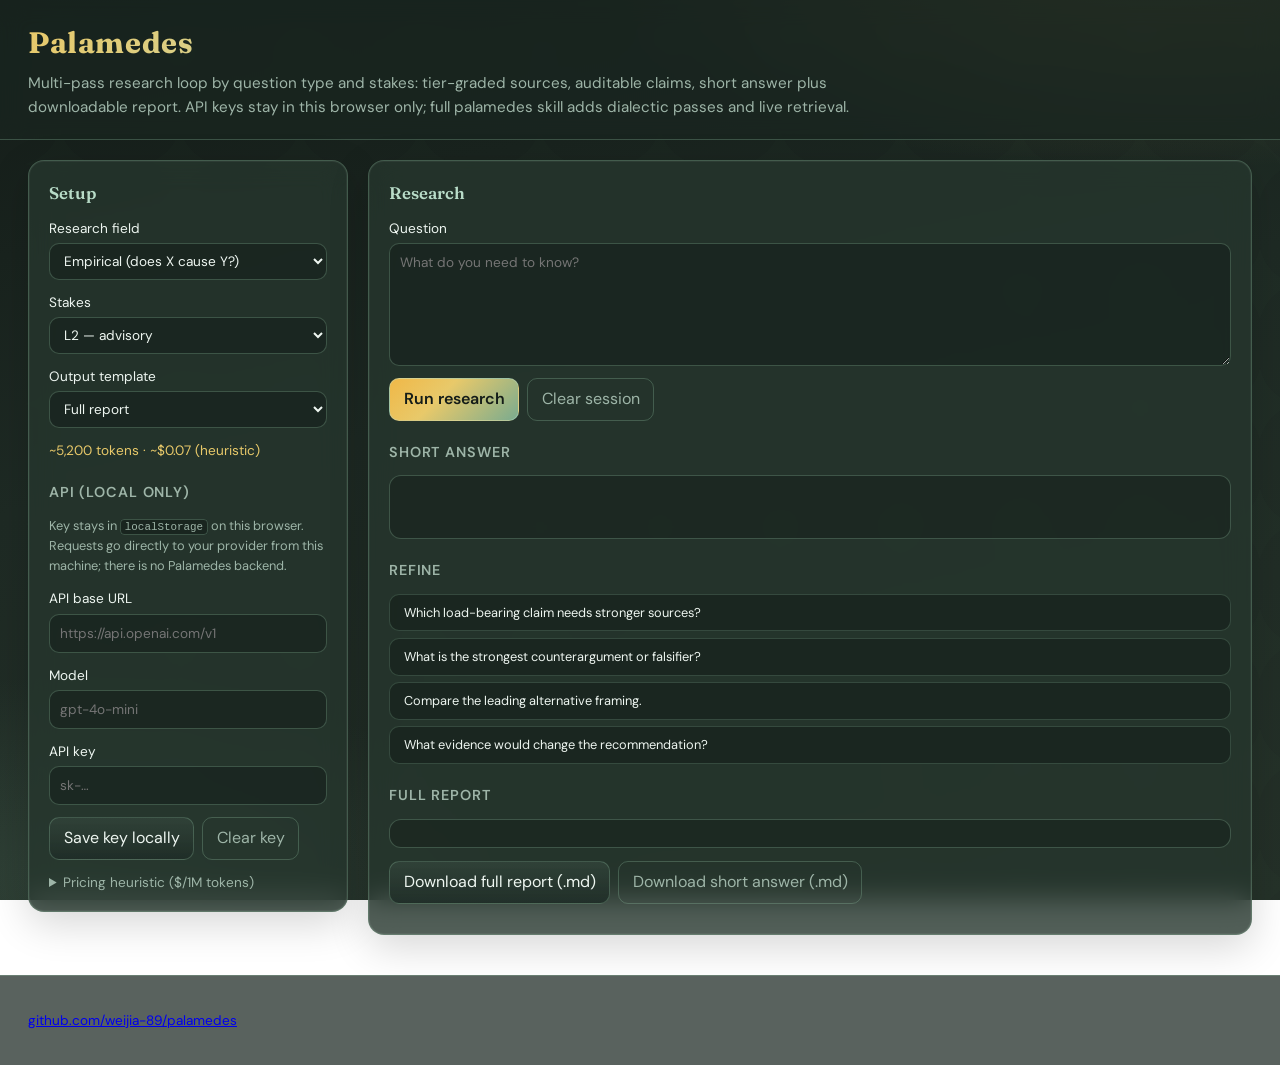
==== index.html @ 507a584c "fix(pages): serve research UI at site root Legacy branch Jekyll was still rendering README at / whil" ====
<!DOCTYPE html>
<html lang="en">
  <head>
    <meta charset="utf-8" />
    <meta name="viewport" content="width=device-width, initial-scale=1" />
    <base href="ui/" />
    <title>Palamedes — research UI</title>
    <link rel="stylesheet" href="./css/app.css" />
  </head>
  <body>
    <header>
      <h1>Palamedes</h1>
      <p class="tagline">Multi-pass research loop by question type and stakes: tier-graded sources, auditable claims, short answer plus downloadable report. API keys stay in this browser only; full palamedes skill adds dialectic passes and live retrieval.</p>
    </header>

    <main class="layout">
      <section class="panel" aria-labelledby="setup-heading">
        <h2 id="setup-heading">Setup</h2>
        <label class="field">
          <span>Research field</span>
          <select id="question-type"></select>
        </label>
        <label class="field">
          <span>Stakes</span>
          <select id="stakes"></select>
        </label>
        <label class="field">
          <span>Output template</span>
          <select id="template"></select>
        </label>
        <p id="estimate" class="estimate" aria-live="polite"></p>

        <h3>API (local only)</h3>
        <p class="hint">Key stays in <code>localStorage</code> on this browser. Requests go directly to your provider from this machine; there is no Palamedes backend.</p>
        <label class="field">
          <span>API base URL</span>
          <input id="api-base" type="url" placeholder="https://api.openai.com/v1" autocomplete="off" />
        </label>
        <label class="field">
          <span>Model</span>
          <input id="model" type="text" placeholder="gpt-4o-mini" autocomplete="off" />
        </label>
        <label class="field">
          <span>API key</span>
          <input id="api-key" type="password" autocomplete="off" placeholder="sk-…" />
        </label>
        <div class="row">
          <button type="button" id="save-key">Save key locally</button>
          <button type="button" id="clear-key" class="ghost">Clear key</button>
        </div>
        <details>
          <summary>Pricing heuristic ($/1M tokens)</summary>
          <label class="field inline">
            <span>Input</span>
            <input id="price-in" type="number" step="0.1" min="0" />
          </label>
          <label class="field inline">
            <span>Output</span>
            <input id="price-out" type="number" step="0.1" min="0" />
          </label>
        </details>
      </section>

      <section class="panel grow" aria-labelledby="research-heading">
        <h2 id="research-heading">Research</h2>
        <label class="field">
          <span>Question</span>
          <textarea id="question" rows="5" placeholder="What do you need to know?"></textarea>
        </label>
        <div class="row">
          <button type="button" id="run" class="primary">Run research</button>
          <button type="button" id="reset-session" class="ghost">Clear session</button>
        </div>
        <p id="status" class="status" aria-live="polite"></p>

        <h3>Short answer</h3>
        <div id="short-answer" class="prose short"></div>

        <h3>Refine</h3>
        <div id="refinements" class="chips"></div>

        <h3>Full report</h3>
        <pre id="full-report" class="prose full"></pre>
        <div class="row">
          <button type="button" id="download-md">Download full report (.md)</button>
          <button type="button" id="download-short" class="ghost">Download short answer (.md)</button>
        </div>
      </section>
    </main>

    <footer>
      <p><a href="https://github.com/weijia-89/palamedes">github.com/weijia-89/palamedes</a></p>
    </footer>

    <script type="module" src="./js/app.js"></script>
  </body>
</html>
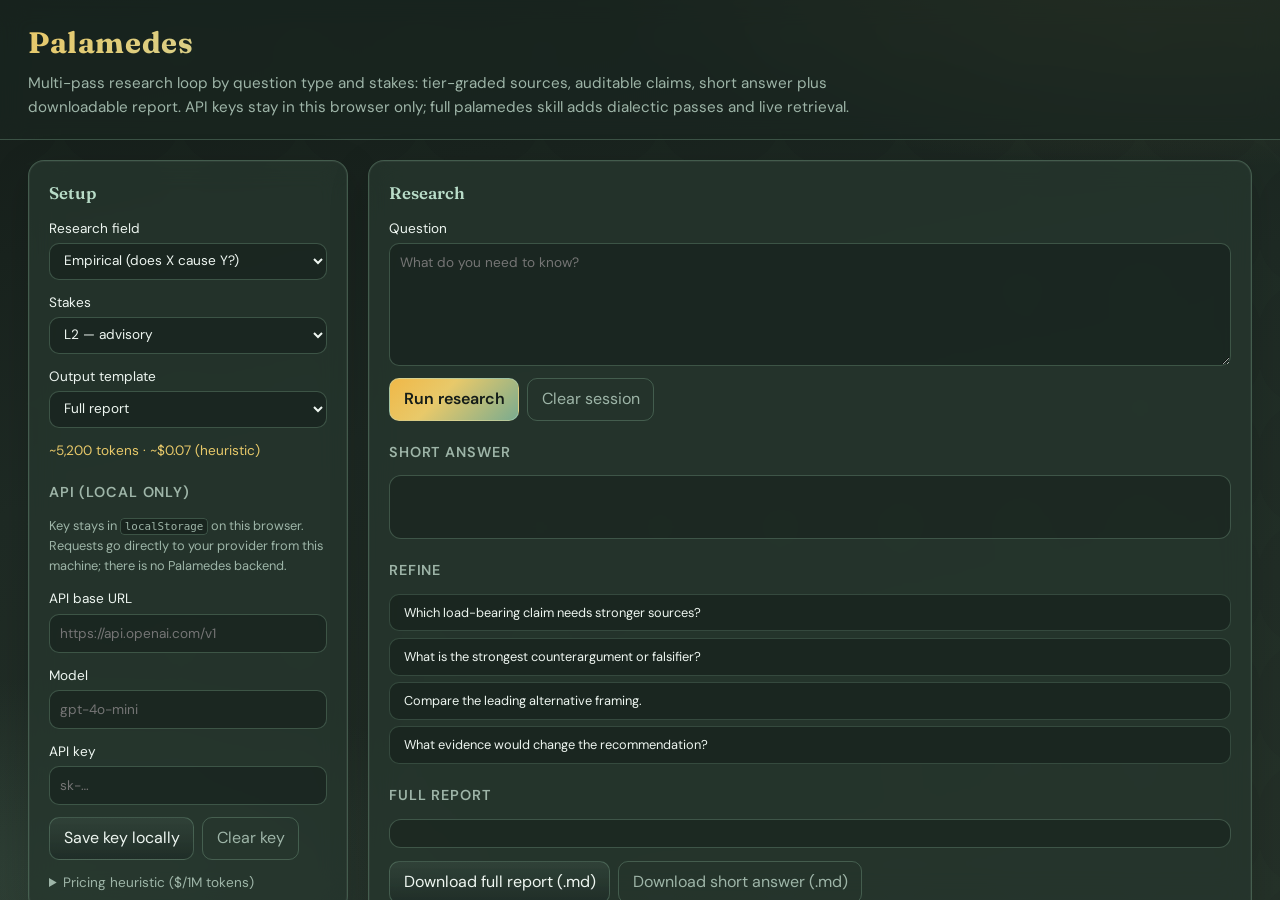
==== commit 4d97f552: "skill v3.8.1: first-read lockout, deai I/O gates, doc sync, cruft cleanup Adds deterministic eval-li" ====
--- a/index.html
+++ b/index.html
@@ -2,96 +2,11 @@
 <html lang="en">
   <head>
     <meta charset="utf-8" />
+    <meta http-equiv="refresh" content="0; url=ui/" />
     <meta name="viewport" content="width=device-width, initial-scale=1" />
-    <base href="ui/" />
-    <title>Palamedes — research UI</title>
-    <link rel="stylesheet" href="./css/app.css" />
+    <title>Palamedes</title>
   </head>
   <body>
-    <header>
-      <h1>Palamedes</h1>
-      <p class="tagline">Multi-pass research loop by question type and stakes: tier-graded sources, auditable claims, short answer plus downloadable report. API keys stay in this browser only; full palamedes skill adds dialectic passes and live retrieval.</p>
-    </header>
-
-    <main class="layout">
-      <section class="panel" aria-labelledby="setup-heading">
-        <h2 id="setup-heading">Setup</h2>
-        <label class="field">
-          <span>Research field</span>
-          <select id="question-type"></select>
-        </label>
-        <label class="field">
-          <span>Stakes</span>
-          <select id="stakes"></select>
-        </label>
-        <label class="field">
-          <span>Output template</span>
-          <select id="template"></select>
-        </label>
-        <p id="estimate" class="estimate" aria-live="polite"></p>
-
-        <h3>API (local only)</h3>
-        <p class="hint">Key stays in <code>localStorage</code> on this browser. Requests go directly to your provider from this machine; there is no Palamedes backend.</p>
-        <label class="field">
-          <span>API base URL</span>
-          <input id="api-base" type="url" placeholder="https://api.openai.com/v1" autocomplete="off" />
-        </label>
-        <label class="field">
-          <span>Model</span>
-          <input id="model" type="text" placeholder="gpt-4o-mini" autocomplete="off" />
-        </label>
-        <label class="field">
-          <span>API key</span>
-          <input id="api-key" type="password" autocomplete="off" placeholder="sk-…" />
-        </label>
-        <div class="row">
-          <button type="button" id="save-key">Save key locally</button>
-          <button type="button" id="clear-key" class="ghost">Clear key</button>
-        </div>
-        <details>
-          <summary>Pricing heuristic ($/1M tokens)</summary>
-          <label class="field inline">
-            <span>Input</span>
-            <input id="price-in" type="number" step="0.1" min="0" />
-          </label>
-          <label class="field inline">
-            <span>Output</span>
-            <input id="price-out" type="number" step="0.1" min="0" />
-          </label>
-        </details>
-      </section>
-
-      <section class="panel grow" aria-labelledby="research-heading">
-        <h2 id="research-heading">Research</h2>
-        <label class="field">
-          <span>Question</span>
-          <textarea id="question" rows="5" placeholder="What do you need to know?"></textarea>
-        </label>
-        <div class="row">
-          <button type="button" id="run" class="primary">Run research</button>
-          <button type="button" id="reset-session" class="ghost">Clear session</button>
-        </div>
-        <p id="status" class="status" aria-live="polite"></p>
-
-        <h3>Short answer</h3>
-        <div id="short-answer" class="prose short"></div>
-
-        <h3>Refine</h3>
-        <div id="refinements" class="chips"></div>
-
-        <h3>Full report</h3>
-        <pre id="full-report" class="prose full"></pre>
-        <div class="row">
-          <button type="button" id="download-md">Download full report (.md)</button>
-          <button type="button" id="download-short" class="ghost">Download short answer (.md)</button>
-        </div>
-      </section>
-    </main>
-
-    <footer>
-      <p><a href="https://github.com/weijia-89/palamedes">github.com/weijia-89/palamedes</a></p>
-    </footer>
-
-    <script type="module" src="./js/app.js"></script>
+    <p><a href="ui/">Open Palamedes UI</a></p>
   </body>
 </html>
